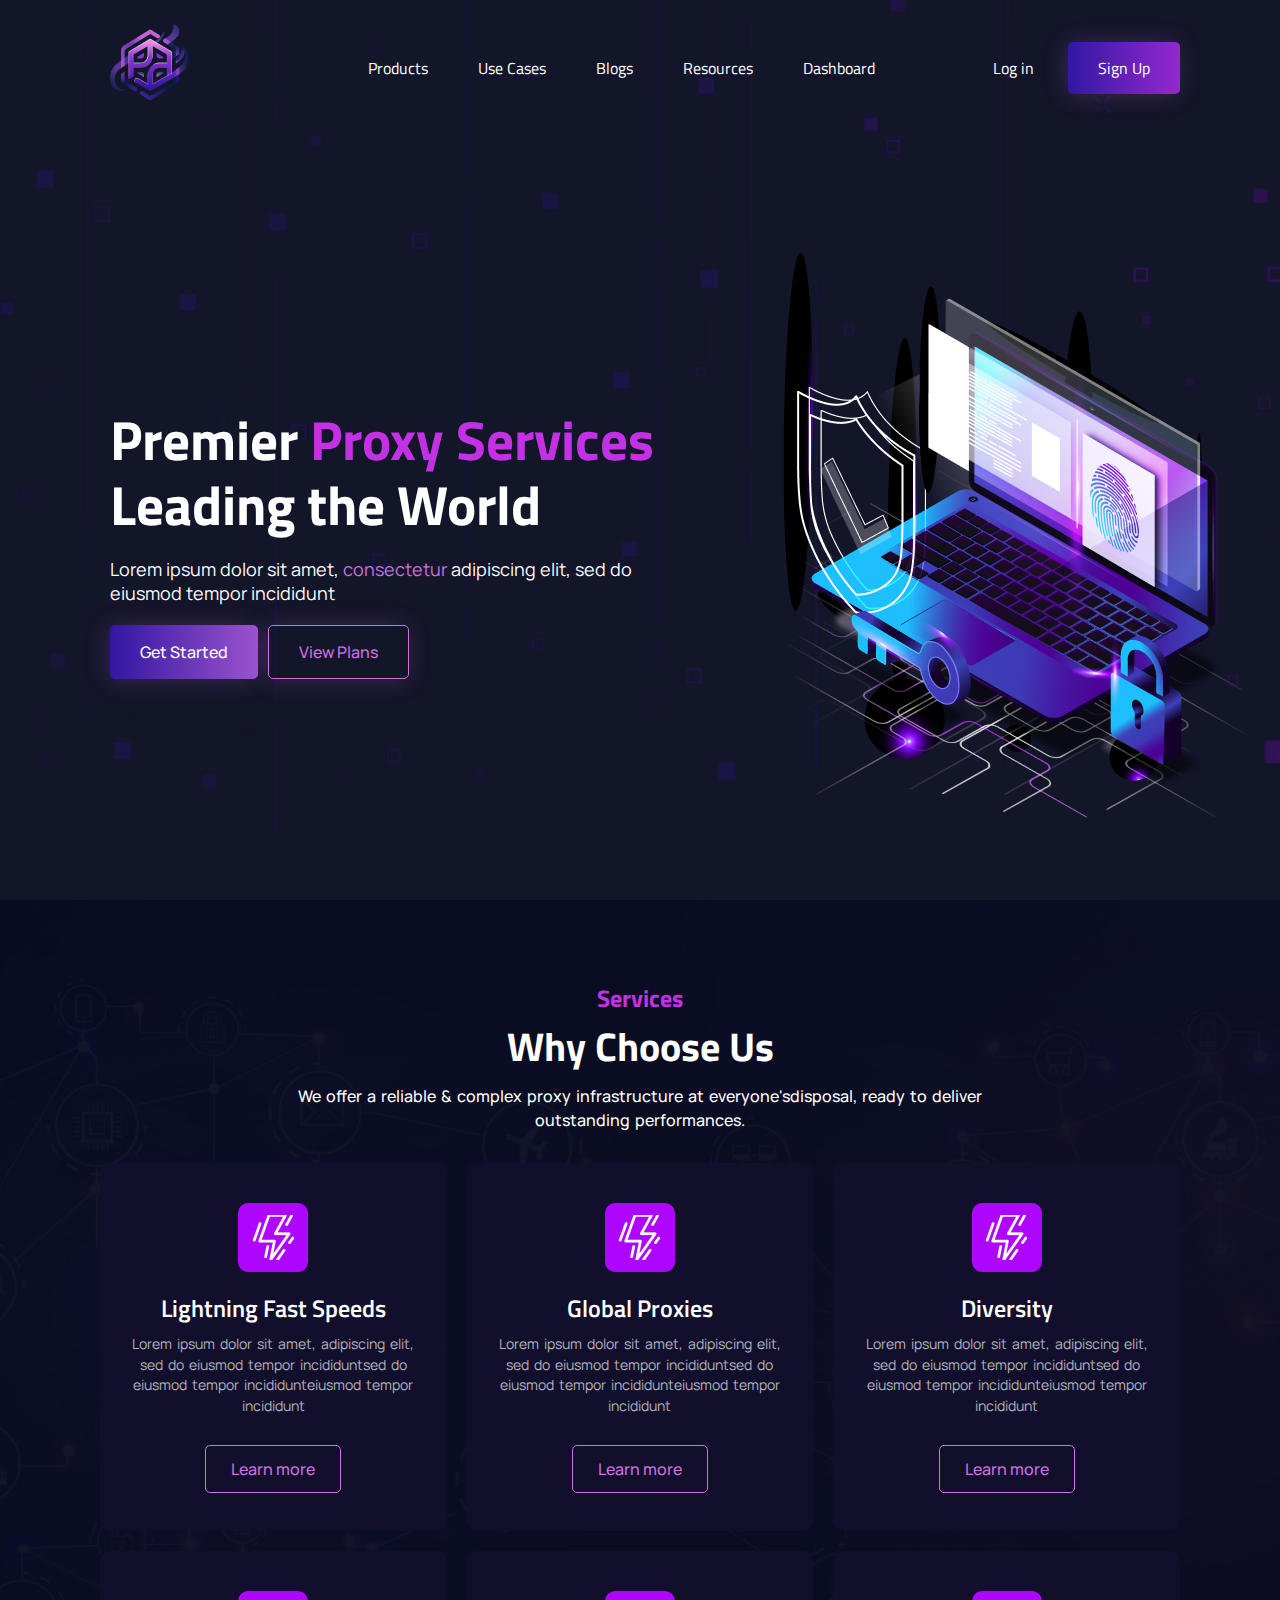
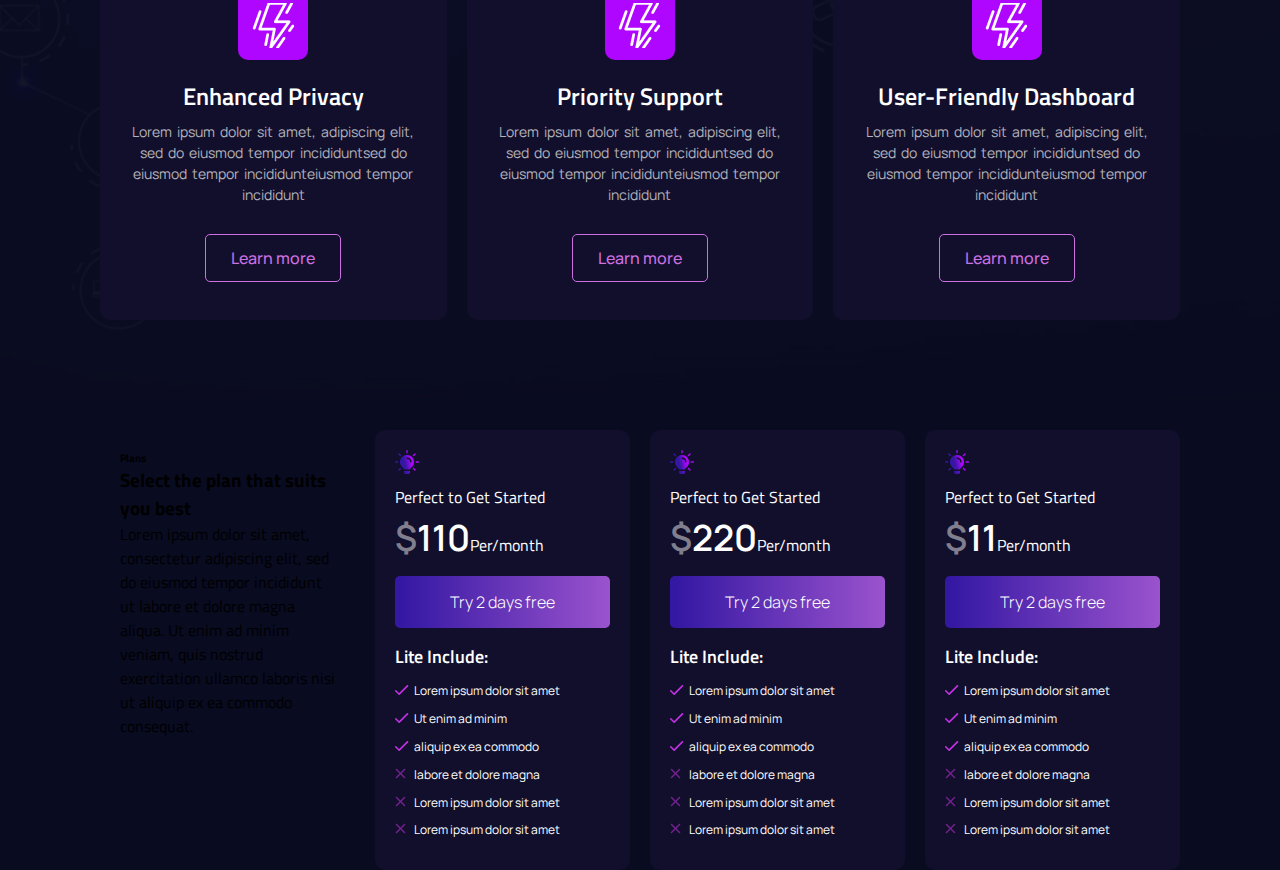
==== index.html @ 7b34c524 "Landing Page inprogress" ====
<!DOCTYPE html>
<html lang="en">

<head>
    <meta charset="UTF-8">
    <meta name="viewport" content="width=device-width, initial-scale=1.0">
    <link rel="stylesheet" href="style.css">
    <title>Proxy Site</title>
</head>

<body>
    <!-- Header Section Start -->
    <div class="header-container">
        <!-- navbar -->
        <div class="navbar-container">
            <div class="logo-conatiner">
                <img src="./assets/Logo.png" alt="">
            </div>
            <div class="menu-conatiner">
                <ul>
                    <li><a href="#">Products</a></li>
                    <li><a href="#">Use Cases</a></li>
                    <li><a href="#">Blogs</a></li>
                    <li><a href="#">Resources</a></li>
                    <li><a href="#">Dashboard</a></li>
                </ul>
            </div>
            <div class="login-container">
                <a href="#" class="login-a">Log in</a>
                <a href="#" class="signup-a">Sign Up</a>
            </div>
        </div>
        <!-- navbar -->
        <!-- Heri Section -->
        <div class="hero-container">
            <div class="hero-section-text-container">
                <h1>Premier <span>Proxy Services</span> Leading the World</h1>
                <p>Lorem ipsum dolor sit amet, <span>consectetur</span> adipiscing elit, sed do eiusmod tempor
                    incididunt</p>
                <div class="hero-btns-conatiner">
                    <button class="getStart-btn">Get Started</button>
                    <button class="viewPaln-btn">View Plans</button>
                </div>
            </div>
            <div class="hero-section-img-container">
                <img src="./assets/imgs/1.png" alt="">
            </div>
        </div>
        <!-- Heri Section -->
    </div>
    <!-- Header Section End -->

    <!-- Service why choose Section Start -->
    <div class="whyChooseUs-container">
        <div class="choose-ShadowImg-container">
            <h2>Services</h2>
            <h3>Why Choose Us</h3>
            <p>We offer a reliable & complex proxy infrastructure at everyone'sdisposal, ready to deliver <br>
                outstanding performances.</p>
            <div class="chooseGrids-container">
                <div class="chooseGrid-box">
                    <a href="" class="a">
                        <span class="grid-icon-span">
                            <img src="./assets/imgs/thunder.png" alt="">
                        </span>
                        <h5>Lightning Fast Speeds</h5>
                        <p>Lorem ipsum dolor sit amet, adipiscing elit, sed do eiusmod tempor incididuntsed do eiusmod
                            tempor incididunteiusmod tempor incididunt</p>
                        <a href="#" class="Learn-btn">Learn more</a>
                    </a>
                </div>
                <div class="chooseGrid-box">
                    <a href="" class="a">
                        <span class="grid-icon-span">
                            <img src="./assets/imgs/thunder.png" alt="">
                        </span>
                        <h5>Global Proxies</h5>
                        <p>Lorem ipsum dolor sit amet, adipiscing elit, sed do eiusmod tempor incididuntsed do eiusmod
                            tempor incididunteiusmod tempor incididunt</p>
                        <a href="#" class="Learn-btn">Learn more</a>
                    </a>
                </div>
                <div class="chooseGrid-box">
                    <a href="" class="a">
                        <span class="grid-icon-span">
                            <img src="./assets/imgs/thunder.png" alt="">
                        </span>
                        <h5>Diversity</h5>
                        <p>Lorem ipsum dolor sit amet, adipiscing elit, sed do eiusmod tempor incididuntsed do eiusmod
                            tempor incididunteiusmod tempor incididunt</p>
                        <a href="#" class="Learn-btn">Learn more</a>
                    </a>
                </div>
                <div class="chooseGrid-box">
                    <a href="" class="a">
                        <span class="grid-icon-span">
                            <img src="./assets/imgs/thunder.png" alt="">
                        </span>
                        <h5>Enhanced Privacy</h5>
                        <p>Lorem ipsum dolor sit amet, adipiscing elit, sed do eiusmod tempor incididuntsed do eiusmod
                            tempor incididunteiusmod tempor incididunt</p>
                        <a href="#" class="Learn-btn">Learn more</a>
                    </a>
                </div>
                <div class="chooseGrid-box">
                    <a href="" class="a">
                        <span class="grid-icon-span">
                            <img src="./assets/imgs/thunder.png" alt="">
                        </span>
                        <h5>Priority Support</h5>
                        <p>Lorem ipsum dolor sit amet, adipiscing elit, sed do eiusmod tempor incididuntsed do eiusmod
                            tempor incididunteiusmod tempor incididunt</p>
                        <a href="#" class="Learn-btn">Learn more</a>
                    </a>
                </div>
                <div class="chooseGrid-box">
                    <a href="" class="a">
                        <span class="grid-icon-span">
                            <img src="./assets/imgs/thunder.png" alt="">
                        </span>
                        <h5>User-Friendly Dashboard</h5>
                        <p>Lorem ipsum dolor sit amet, adipiscing elit, sed do eiusmod tempor incididuntsed do eiusmod
                            tempor incididunteiusmod tempor incididunt</p>
                        <a href="#" class="Learn-btn">Learn more</a>
                    </a>
                </div>
            </div>

        </div>
    </div>
    <!-- Service why choose Section End -->

    <!-- Pricing Start -->
    <div class="pruchase-container">
        <div class="pruchase-box-transparent">
            <h6>Plans</h6>
            <h3>Select the plan that suits you best</h3>
            <p>Lorem ipsum dolor sit amet, consectetur adipiscing elit, sed do eiusmod tempor incididunt ut labore et
                dolore magna aliqua. Ut enim ad minim veniam, quis nostrud exercitation ullamco laboris nisi ut aliquip
                ex ea commodo consequat.</p>
        </div>
        <div class="pruchase-box pruchase-box-hover">
            <img src="./assets/icons/fsfsfrwrrewrwerr 1.png" alt="">
            <h5>Perfect to Get Started</h5>
            <h3><span class="dollar-clr">$</span>110<span class="perMonth">Per/month</span></h3>
            <button class="try-btn">Try 2 days free</button>
            <h4>Lite Include:</h4>
            <ul>
                <li><img class="tic" src="./assets/icons/Vector.png" alt="">Lorem ipsum dolor sit amet</li>
                <li><img class="tic" src="./assets/icons/Vector.png" alt="">Ut enim ad minim </li>
                <li><img class="tic" src="./assets/icons/Vector.png" alt="">aliquip ex ea commodo</li>
                <li><img class="cross-i" src="./assets/icons/Vectors.png" alt="">labore et dolore magna </li>
                <li><img class="cross-i" src="./assets/icons/Vectors.png" alt="">Lorem ipsum dolor sit amet</li>
                <li><img class="cross-i" src="./assets/icons/Vectors.png" alt="">Lorem ipsum dolor sit amet</li>
            </ul>
        </div>
        <div class="pruchase-box pruchase-box-hover">
            <img src="./assets/icons/fsfsfrwrrewrwerr 1.png" alt="">
            <h5>Perfect to Get Started</h5>
            <h3><span class="dollar-clr">$</span>220<span class="perMonth">Per/month</span></h3>
            <button class="try-btn">Try 2 days free</button>
            <h4>Lite Include:</h4>
            <ul>
                <li><img class="tic" src="./assets/icons/Vector.png" alt="">Lorem ipsum dolor sit amet</li>
                <li><img class="tic" src="./assets/icons/Vector.png" alt="">Ut enim ad minim </li>
                <li><img class="tic" src="./assets/icons/Vector.png" alt="">aliquip ex ea commodo</li>
                <li><img class="cross-i" src="./assets/icons/Vectors.png" alt="">labore et dolore magna </li>
                <li><img class="cross-i" src="./assets/icons/Vectors.png" alt="">Lorem ipsum dolor sit amet</li>
                <li><img class="cross-i" src="./assets/icons/Vectors.png" alt="">Lorem ipsum dolor sit amet</li>
            </ul>
        </div>
        <div class="pruchase-box pruchase-box-hover">
            <img src="./assets/icons/fsfsfrwrrewrwerr 1.png" alt="">
            <h5>Perfect to Get Started</h5>
            <h3><span class="dollar-clr">$</span>11<span class="perMonth">Per/month</span></h3>
            <button class="try-btn">Try 2 days free</button>
            <h4>Lite Include:</h4>
            <ul>
                <li><img class="tic" src="./assets/icons/Vector.png" alt="">Lorem ipsum dolor sit amet</li>
                <li><img class="tic" src="./assets/icons/Vector.png" alt="">Ut enim ad minim </li>
                <li><img class="tic" src="./assets/icons/Vector.png" alt="">aliquip ex ea commodo</li>
                <li><img class="cross-i" src="./assets/icons/Vectors.png" alt="">labore et dolore magna </li>
                <li><img class="cross-i" src="./assets/icons/Vectors.png" alt="">Lorem ipsum dolor sit amet</li>
                <li><img class="cross-i" src="./assets/icons/Vectors.png" alt="">Lorem ipsum dolor sit amet</li>
            </ul>
        </div>
    </div>
    <!-- Pricing End -->


</body>

</html>
---- style.css ----
@import url('https://fonts.googleapis.com/css2?family=Manrope:wght@300;400;500;600;700;800&family=Roboto:wght@300;400;500;700&family=Titillium+Web:wght@300;400;600;700&display=swap');

:root {
    --primary: #ACFFF6;
    --secondary: #33373C;
}

* {
    margin: 0;
    padding: 0;
    box-sizing: border-box;
}

html {
    scroll-behavior: smooth;
}

body {
    font-family: 'Manrope', sans-serif;
    font-family: 'Roboto', sans-serif;
    font-family: 'Titillium Web', sans-serif;
    background-color: #090b20f5;
}

h2,
h3,
h4,
h5,
h6 {}

ul {
    list-style-type: none;
}

a {
    text-decoration: none;
}

.input:focus {
    outline: none !important;
    color: #FFFFFF;
}

.header-container {
    background-image: url('./assets/imgs/2.png');
    background-size: cover;
    background-repeat: no-repeat;
    width: 100%;
    height: 100vh;
}

.navbar-container {
    display: flex;
    justify-content: space-between;
    align-items: center;
    padding: 0px 100px;
    margin: auto;
    height: 15vh;
}

.hero-container {
    display: flex;
    justify-content: space-between;
    align-items: center;
    width: 100%;
    margin: auto;
    padding: 50px 20px 0px 110px;
    height: 85vh;

}

.logo-conatiner {}

.menu-conatiner {}

.menu-conatiner ul {
    display: flex;
}

.menu-conatiner ul li a {
    margin-left: 50px;
    color: #FFFFFF;
    font-size: 16px;
}


.login-a {
    color: #FFF;
    font-size: 16px;
    margin-right: 30px;
}

.signup-a {
    color: #FFF;
    text-align: center;
    font-size: 16px;
    padding: 14px 30px;
    border-radius: 5px;
    background: linear-gradient(90deg, #3418A3 2.53%, #C331E4 148.02%);
    box-shadow: -2px 1px 23px 0px rgba(205, 112, 226, 0.22);
}

.hero-section-text-container {
    width: 50%;
}

.hero-section-text-container h1 {
    color: #FFF;
    font-family: Titillium Web;
    font-size: 55px;
    font-style: normal;
    font-weight: 700;
    line-height: 65px;
}

.hero-section-text-container span {
    color: #C331E4;
    font-family: Titillium Web;
    font-size: 55px;
    font-style: normal;
    font-weight: 700;
}

.hero-section-text-container p {
    color: #FFF;
    font-family: Manrope;
    font-size: 18px;
    font-weight: 400;
    padding: 20px 0px;
}

.hero-section-text-container p span {
    color: #CD70E2;
    font-family: Manrope;
    font-size: 18px;
    font-weight: 400;
}

.hero-section-img-container {
    /* background-image: url('./assets/imgs/4.png'); */
    /* background-size: contain; */
    /* background-repeat: no-repeat; */
    width: 50%;
    /* height: 100%; */
}

.hero-section-img-container img {}

.hero-btns-conatiner {
    display: flex;
}

.getStart-btn {
    border-radius: 5px;
    border: none;
    background: linear-gradient(90deg, #3418A3 2.53%, #CD70E2 148.02%);
    box-shadow: -2px 1px 23px 0px rgba(205, 112, 226, 0.22);
    margin-right: 10px;
    padding: 15px 30px;
    color: #FFF;
    text-align: center;
    font-family: Manrope;
    font-size: 16px;
    font-weight: 500;
    cursor: pointer;
}

.viewPaln-btn {
    border-radius: 5px;
    border: 1px solid #CD70E2;
    box-shadow: -2px 1px 23px 0px rgba(205, 112, 226, 0.22);
    background-color: transparent;
    padding: 15px 30px;
    color: #CD70E2;
    text-align: center;
    font-family: Manrope;
    font-size: 16px;
    font-weight: 500;
    cursor: pointer;
}

/* WHY CHOOSE US START */
.whyChooseUs-container {
    background-image: url('./assets/imgs/13.png');
    background-size: cover;
    background-repeat: no-repeat;
    width: 100%;
}

.choose-ShadowImg-container {
    padding: 80px 0px;
    background: #090b20f5;
}

.whyChooseUs-container h2 {
    color: #C331E4;
    text-align: center;
    font-family: Titillium Web;
    font-size: 24px;
    font-style: normal;
    font-weight: 700;
}

.whyChooseUs-container h3 {
    color: #FFF;
    text-align: center;
    font-family: Titillium Web;
    font-size: 40px;
    font-weight: 700;
}

.whyChooseUs-container p {
    color: #FFF;
    text-align: center;
    font-family: Manrope;
    font-size: 16px;
    font-style: normal;
    margin-top: 8px;
    word-spacing: 2px;
    font-weight: 500;
    line-height: 149.187%;
}

.chooseGrids-container {
    display: grid;
    grid-template-columns: repeat(3, 1fr);
    grid-column-gap: 20px;
    grid-row-gap: 20px;
    padding: 30px 100px 0px 100px;
}

.chooseGrid-box {
    text-align: center;
    border-radius: 10px;
    background: #120F2C;
    padding: 40px 20px 50px 20px;
    transition: 0.5s ease;
}

.chooseGrid-box:hover {
    border-radius: 5px;
    background: linear-gradient(90deg, #3418A3 2.53%, #CD70E2 148.02%);
    transition: 0.5s ease-in-out;
}

.chooseGrid-box:hover .Learn-btn {
    border: 1px solid #FFFFFF;
    color: #FFFFFF;
}

.chooseGrid-box .a {}

.grid-icon-span {
    display: flex;
    justify-content: center;
    align-items: center;
    margin: auto;
    width: 70px;
    padding: 12px 12px;
    border-radius: 10px;
    background: #AF06FF;
}

.grid-icon-span img {}

.chooseGrid-box h5 {
    color: #FFF;
    text-align: center;
    font-family: Titillium Web;
    font-size: 24px;
    font-style: normal;
    font-weight: 600;
    margin-top: 18px;
}

.chooseGrid-box p {
    color: rgba(255, 255, 255, 0.69);
    text-align: center;
    font-family: Manrope;
    font-size: 14px;
    padding: 0px 10px 40px 10px;
    font-style: normal;
    font-weight: 400;
}

.Learn-btn {
    border-radius: 5px;
    border: 1px solid #CD70E2;
    background-color: transparent;
    padding: 12px 25px;
    color: #CD70E2;
    text-align: center;
    font-family: Manrope;
    font-size: 16px;
    font-weight: 500;
    cursor: pointer;
    transition: 0.5s ease-in-out;
}

/* WHY CHOOSE US END */

/* Purchase END */
.pruchase-container {
    display: grid;
    grid-template-columns: repeat(4, 1fr);
    grid-column-gap: 20px;
    grid-row-gap: 20px;
    padding: 30px 100px 0px 100px;
    background-color: rgba(9, 11, 32, 0.96);
}


.pruchase-box {
    padding: 20px;
    background-color: #120F2C;
    border-radius: 10px;
}
.pruchase-box-transparent{
    padding: 20px;
    border-radius: 10px;
}

.pruchase-box-transparent h6{}
.pruchase-box-transparent h3{}
.pruchase-box-transparent p{}




.pruchase-box:hover {
    background: linear-gradient(90deg, #3418A3 2.53%, #CD70E2 148.02%);
}

.pruchase-box:hover .try-btn {
    background: #120F2C !important;
}

.pruchase-box img {}

.pruchase-box h5 {
    color: #FFF;
    font-family: Titillium Web;
    font-size: 16px;
    font-style: normal;
    font-weight: 400;
    line-height: 98.6%;
    padding: 10px 0px 15px 0px;
}

.pruchase-box h3 {
    color: #FFF;
    font-family: Manrope;
    font-size: 36px;
    font-style: normal;
    font-weight: 600;
    line-height: 98.6%;
    padding-bottom: 20px;
}

.dollar-clr {
    color: rgba(255, 255, 255, 0.48);
    font-family: Manrope;
    font-size: 36px;
    font-style: normal;
    font-weight: 600;
    line-height: 98.6%;
}

.perMonth {
    color: #FFF;
    text-align: center;
    font-family: Titillium Web;
    font-size: 16px;
    font-style: normal;
    font-weight: 400;
    line-height: 98.6%;
}

.try-btn {
    border-radius: 5px;
    border: none;
    background: linear-gradient(90deg, #3418A3 2.53%, #CD70E2 148.02%);
    margin-right: 10px;
    padding: 15px 15px;
    width: 100%;
    color: #FFF;
    font-family: Manrope;
    font-size: 16px;
    font-style: normal;
    font-weight: 300;
    line-height: normal;
    cursor: pointer;
    transition: 0.5s ease-in-out;
}

.pruchase-box h4 {
    color: #FFF;
    font-family: Titillium Web;
    font-size: 18px;
    font-style: normal;
    font-weight: 600;
    line-height: 98.6%;
    margin-bottom: 8px;
    padding: 20px 0px 10px 0px;
}

.pruchase-box ul li {
    color: #FFF;
    font-family: Manrope;
    font-size: 12px;
    font-style: normal;
    font-weight: 400;
    line-height: 132.1%;
    margin-bottom: 12px;
}

.pruchase-box ul li .tic {
    margin-right: 5px;
}

.pruchase-box ul li .cross-i {
    margin-right: 8px;
}

/* Purchase END */
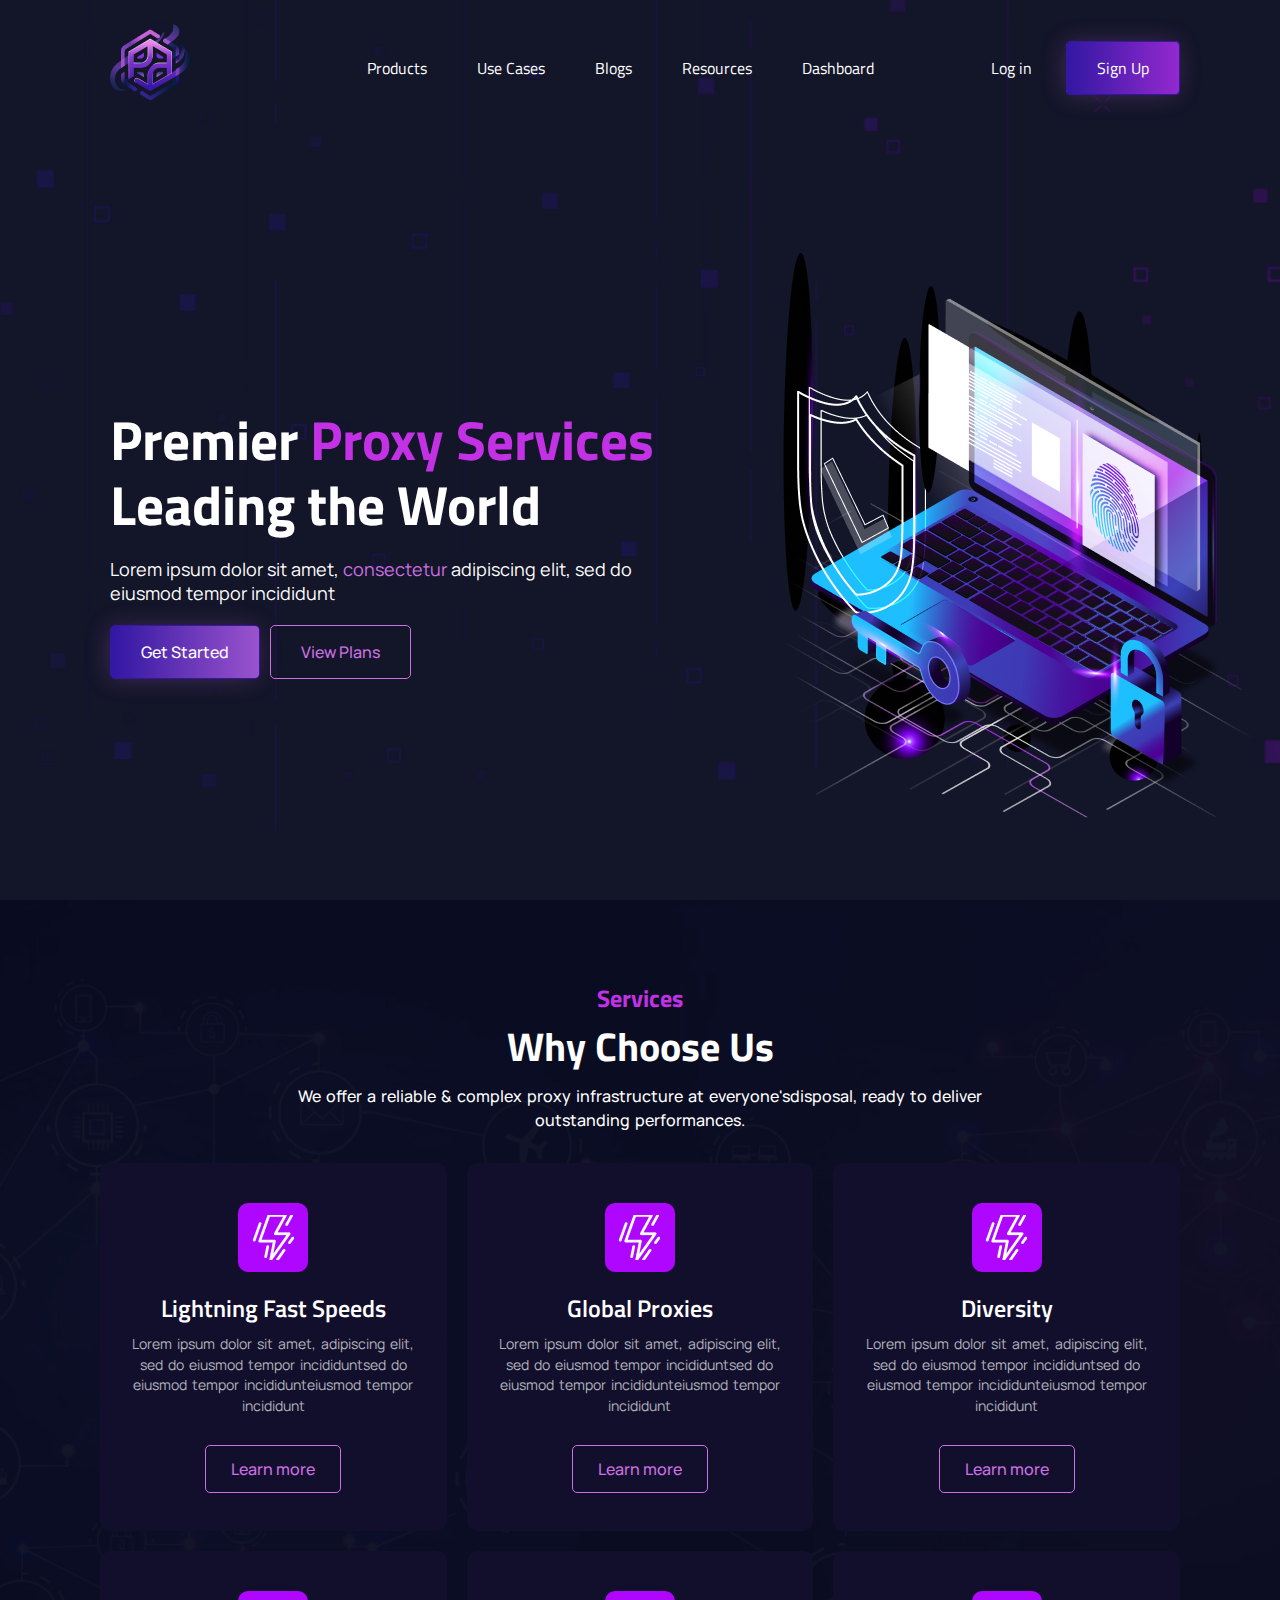
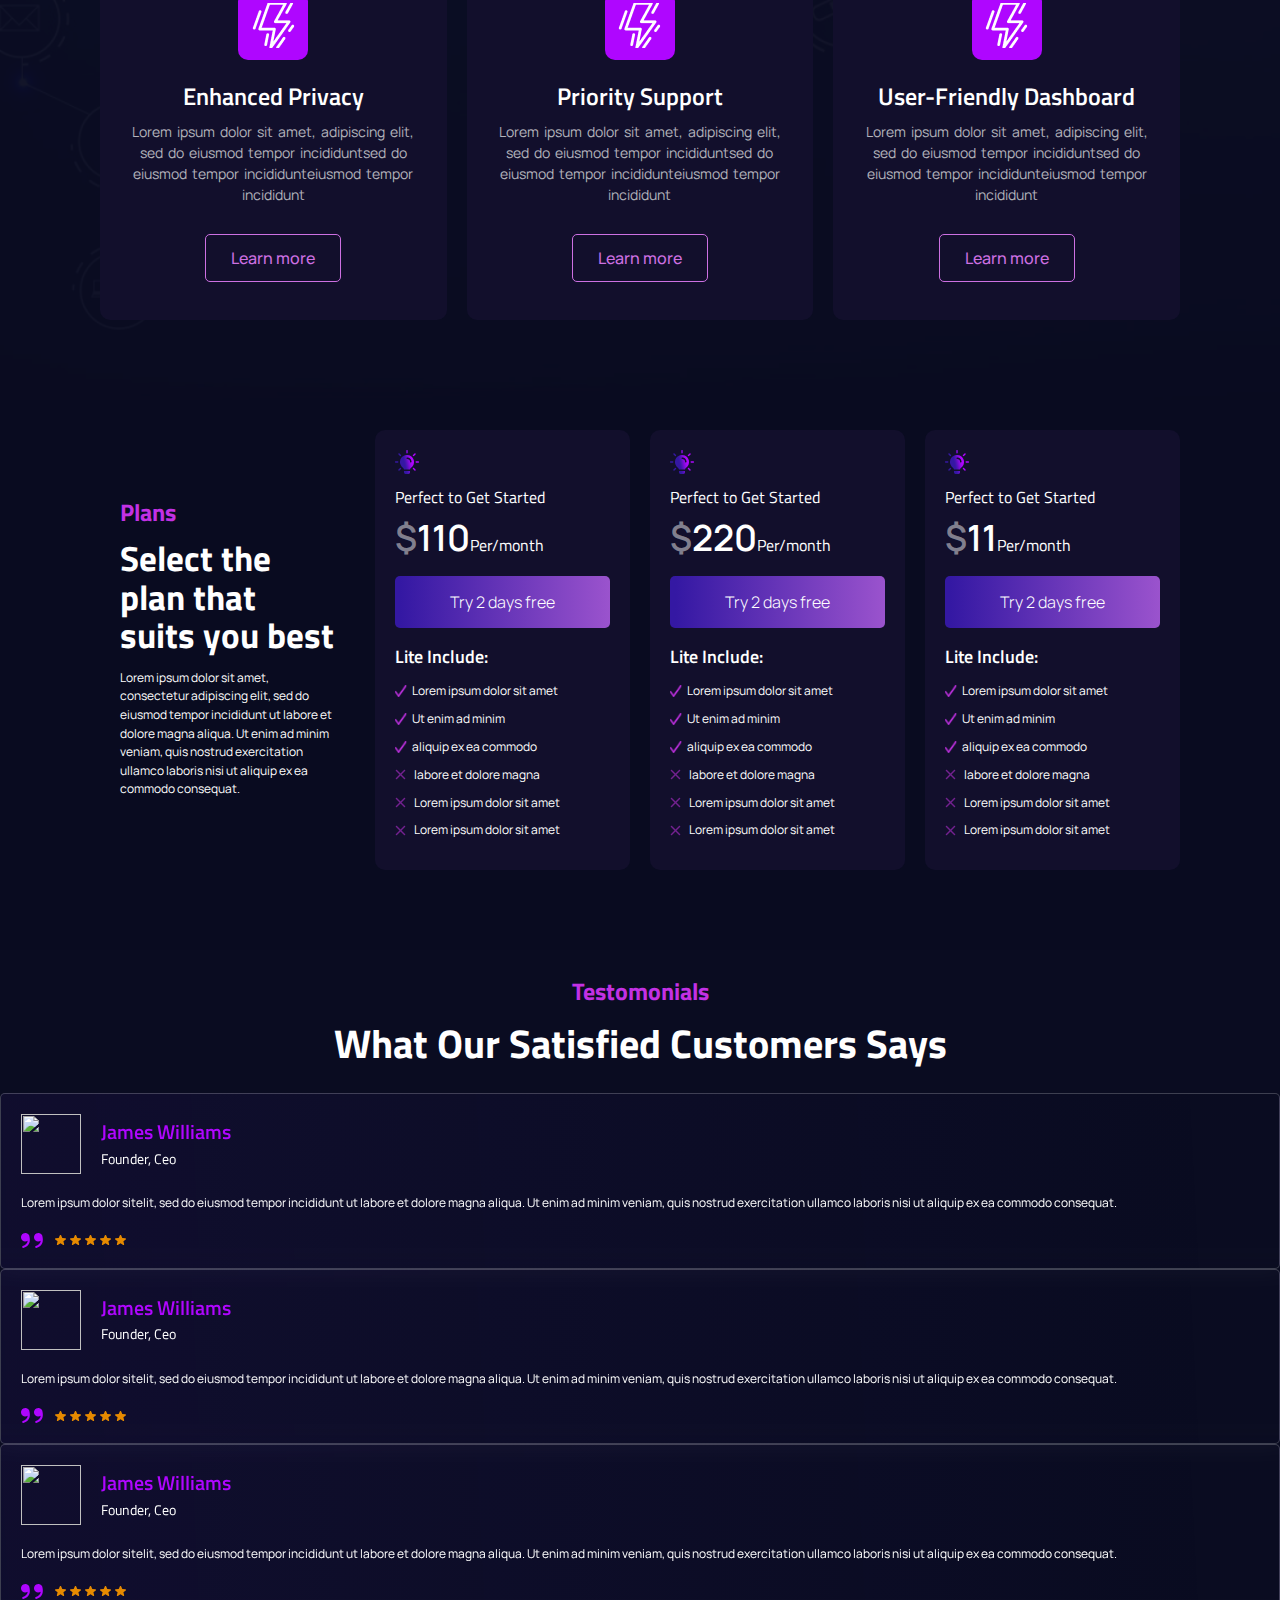
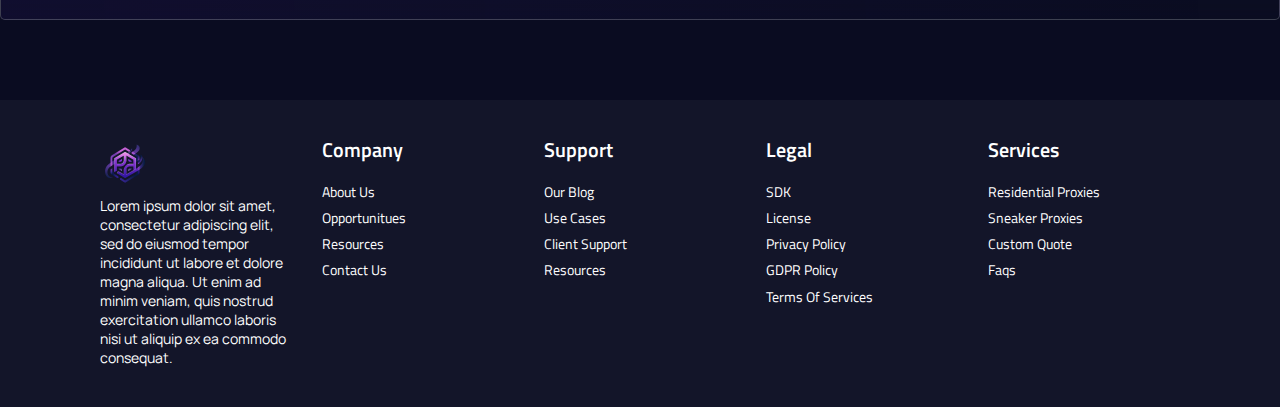
==== commit 0009193d: "responsiveness done" ====
--- a/index.html
+++ b/index.html
@@ -4,6 +4,14 @@
 <head>
     <meta charset="UTF-8">
     <meta name="viewport" content="width=device-width, initial-scale=1.0">
+    <!--=============== REMIXICONS ===============-->
+    <link rel="stylesheet" href="https://cdnjs.cloudflare.com/ajax/libs/remixicon/3.5.0/remixicon.css" crossorigin="">
+
+    <!--=============== SWIPER CSS ===============-->
+    <link rel="stylesheet" href="assets/css/swiper-bundle.min.css">
+
+    <!--=============== CSS ===============-->
+    <link rel="stylesheet" href="assets/css/styles.css">
     <link rel="stylesheet" href="style.css">
     <title>Proxy Site</title>
 </head>
@@ -17,6 +25,17 @@
                 <img src="./assets/Logo.png" alt="">
             </div>
             <div class="menu-conatiner">
+                <div class="menu-logo-box">
+                    <img src="./assets/Logo.png" alt="">
+
+                    <svg class="cross-svg" width="30" height="30" viewBox="0 0 20 20" fill="none" onclick="closeMenu()">
+                        <path
+                            d="M10 0C15.5228 0 20 4.47715 20 10C20 15.5228 15.5228 20 10 20C4.47715 20 0 15.5228 0 10C0 4.47715 4.47715 0 10 0ZM10 2C5.58172 2 2 5.58172 2 10C2 14.4183 5.58172 18 10 18C14.4183 18 18 14.4183 18 10C18 5.58172 14.4183 2 10 2ZM7.87874 6.46443L10 8.5857L12.1213 6.46441C12.5118 6.07388 13.145 6.07388 13.5355 6.46441C13.926 6.85493 13.926 7.4881 13.5355 7.87862L11.4142 9.9999L13.5356 12.1213C13.9261 12.5118 13.9261 13.145 13.5356 13.5355C13.1451 13.926 12.5119 13.926 12.1214 13.5355L10 11.4141L7.87864 13.5355C7.48812 13.926 6.85496 13.926 6.46443 13.5355C6.07391 13.145 6.07391 12.5118 6.46443 12.1213L8.5858 9.9999L6.46452 7.87864C6.074 7.48812 6.074 6.85496 6.46452 6.46443C6.85505 6.07391 7.48821 6.07391 7.87874 6.46443Z"
+                            fill="white" />
+                    </svg>
+
+
+                </div>
                 <ul>
                     <li><a href="#">Products</a></li>
                     <li><a href="#">Use Cases</a></li>
@@ -29,6 +48,17 @@
                 <a href="#" class="login-a">Log in</a>
                 <a href="#" class="signup-a">Sign Up</a>
             </div>
+
+            <div class="header__action" onclick="toggleMenu()">
+                <div class="sidebar__menu">
+                    <div class="sidebar-toggle-btn" id="sidebar-toggle">
+                        <span class="line"></span>
+                        <span class="line"></span>
+                        <span class="line"></span>
+                    </div>
+                </div>
+            </div>
+
         </div>
         <!-- navbar -->
         <!-- Heri Section -->
@@ -187,7 +217,255 @@
     </div>
     <!-- Pricing End -->
 
-
+    <section class="container">
+        <div class="container-shadow">
+            <div class="card__container swiper">
+                <div class="card__content">
+                    <h2>Testomonials</h2>
+                    <h3>What Our Satisfied Customers Says</h3>
+                    <div class="swiper-wrapper">
+                        <article class="card__articles swiper-slide">
+                            <div class="test-img-box">
+                                <img src="./assets/imgs/Ellipse.png" alt="">
+                                <span>
+                                    <h5>James Williams</h5>
+                                    <p>Founder, Ceo</p>
+                                </span>
+                            </div>
+                            <p>Lorem ipsum dolor sitelit, sed do eiusmod tempor incididunt ut labore et dolore magna
+                                aliqua. Ut enim ad minim veniam, quis nostrud exercitation ullamco laboris nisi ut
+                                aliquip ex ea commodo consequat.</p>
+                            <div class="test-star-box">
+                                <span class="test-star-span">
+                                    <svg xmlns="http://www.w3.org/2000/svg" width="9" height="15" viewBox="0 0 9 15"
+                                        fill="none">
+                                        <path
+                                            d="M6.64589 7.86964C5.86892 8.38113 4.94669 8.6261 4.0183 8.56759C3.08992 8.50907 2.20575 8.15025 1.49915 7.54524C0.792551 6.94024 0.301854 6.12186 0.101076 5.21357C-0.0997017 4.30527 0.000330027 3.35631 0.386082 2.50985C0.771834 1.66338 1.42238 0.965304 2.2396 0.520927C3.05682 0.0765505 3.99638 -0.0900288 4.91655 0.0463173C5.83673 0.182663 6.68761 0.61454 7.34086 1.2768C7.9941 1.93906 8.41427 2.79579 8.53798 3.71775C8.92927 5.63986 9.08149 7.95004 8.31608 10.0415C7.49492 12.282 5.67465 14.1194 2.41467 14.9728C2.14301 15.0352 1.85772 14.9893 1.61929 14.845C1.38086 14.7006 1.20805 14.469 1.1375 14.1993C1.06694 13.9297 1.1042 13.6431 1.24136 13.4005C1.37852 13.1578 1.60481 12.9781 1.87223 12.8995C4.50937 12.2091 5.74218 10.8305 6.30285 9.30398C6.46901 8.84838 6.58157 8.36705 6.64589 7.86964Z"
+                                            fill="#AF06FF" />
+                                    </svg>
+                                    <svg xmlns="http://www.w3.org/2000/svg" width="9" height="15" viewBox="0 0 9 15"
+                                        fill="none">
+                                        <path
+                                            d="M6.64589 7.86964C5.86892 8.38113 4.94669 8.6261 4.0183 8.56759C3.08992 8.50907 2.20575 8.15025 1.49915 7.54524C0.792551 6.94024 0.301854 6.12186 0.101076 5.21357C-0.0997017 4.30527 0.000330027 3.35631 0.386082 2.50985C0.771834 1.66338 1.42238 0.965304 2.2396 0.520927C3.05682 0.0765505 3.99638 -0.0900288 4.91655 0.0463173C5.83673 0.182663 6.68761 0.61454 7.34086 1.2768C7.9941 1.93906 8.41427 2.79579 8.53798 3.71775C8.92927 5.63986 9.08149 7.95004 8.31608 10.0415C7.49492 12.282 5.67465 14.1194 2.41467 14.9728C2.14301 15.0352 1.85772 14.9893 1.61929 14.845C1.38086 14.7006 1.20805 14.469 1.1375 14.1993C1.06694 13.9297 1.1042 13.6431 1.24136 13.4005C1.37852 13.1578 1.60481 12.9781 1.87223 12.8995C4.50937 12.2091 5.74218 10.8305 6.30285 9.30398C6.46901 8.84838 6.58157 8.36705 6.64589 7.86964Z"
+                                            fill="#AF06FF" />
+                                    </svg>
+                                </span>
+                                <span class="test-star-span">
+                                    <svg xmlns="http://www.w3.org/2000/svg" width="11" height="10" viewBox="0 0 11 10"
+                                        fill="none">
+                                        <path
+                                            d="M5.5 8.3747L8.16742 9.90932C8.65591 10.1906 9.25367 9.77481 9.12512 9.24901L8.41809 6.36318L10.777 4.41892C11.2076 4.0643 10.9762 3.39176 10.4106 3.34896L7.30613 3.09829L6.09133 0.371428C5.8728 -0.123809 5.1272 -0.123809 4.90867 0.371428L3.69387 3.09217L0.589376 3.34285C0.0237545 3.38565 -0.207636 4.05819 0.223007 4.4128L2.58191 6.35707L1.87488 9.24289C1.74633 9.7687 2.34409 10.1845 2.83258 9.90321L5.5 8.3747Z"
+                                            fill="#E68A00" />
+                                    </svg>
+                                    <svg xmlns="http://www.w3.org/2000/svg" width="11" height="10" viewBox="0 0 11 10"
+                                        fill="none">
+                                        <path
+                                            d="M5.5 8.3747L8.16742 9.90932C8.65591 10.1906 9.25367 9.77481 9.12512 9.24901L8.41809 6.36318L10.777 4.41892C11.2076 4.0643 10.9762 3.39176 10.4106 3.34896L7.30613 3.09829L6.09133 0.371428C5.8728 -0.123809 5.1272 -0.123809 4.90867 0.371428L3.69387 3.09217L0.589376 3.34285C0.0237545 3.38565 -0.207636 4.05819 0.223007 4.4128L2.58191 6.35707L1.87488 9.24289C1.74633 9.7687 2.34409 10.1845 2.83258 9.90321L5.5 8.3747Z"
+                                            fill="#E68A00" />
+                                    </svg>
+                                    <svg xmlns="http://www.w3.org/2000/svg" width="11" height="10" viewBox="0 0 11 10"
+                                        fill="none">
+                                        <path
+                                            d="M5.5 8.3747L8.16742 9.90932C8.65591 10.1906 9.25367 9.77481 9.12512 9.24901L8.41809 6.36318L10.777 4.41892C11.2076 4.0643 10.9762 3.39176 10.4106 3.34896L7.30613 3.09829L6.09133 0.371428C5.8728 -0.123809 5.1272 -0.123809 4.90867 0.371428L3.69387 3.09217L0.589376 3.34285C0.0237545 3.38565 -0.207636 4.05819 0.223007 4.4128L2.58191 6.35707L1.87488 9.24289C1.74633 9.7687 2.34409 10.1845 2.83258 9.90321L5.5 8.3747Z"
+                                            fill="#E68A00" />
+                                    </svg>
+                                    <svg xmlns="http://www.w3.org/2000/svg" width="11" height="10" viewBox="0 0 11 10"
+                                        fill="none">
+                                        <path
+                                            d="M5.5 8.3747L8.16742 9.90932C8.65591 10.1906 9.25367 9.77481 9.12512 9.24901L8.41809 6.36318L10.777 4.41892C11.2076 4.0643 10.9762 3.39176 10.4106 3.34896L7.30613 3.09829L6.09133 0.371428C5.8728 -0.123809 5.1272 -0.123809 4.90867 0.371428L3.69387 3.09217L0.589376 3.34285C0.0237545 3.38565 -0.207636 4.05819 0.223007 4.4128L2.58191 6.35707L1.87488 9.24289C1.74633 9.7687 2.34409 10.1845 2.83258 9.90321L5.5 8.3747Z"
+                                            fill="#E68A00" />
+                                    </svg>
+                                    <svg xmlns="http://www.w3.org/2000/svg" width="11" height="10" viewBox="0 0 11 10"
+                                        fill="none">
+                                        <path
+                                            d="M5.5 8.3747L8.16742 9.90932C8.65591 10.1906 9.25367 9.77481 9.12512 9.24901L8.41809 6.36318L10.777 4.41892C11.2076 4.0643 10.9762 3.39176 10.4106 3.34896L7.30613 3.09829L6.09133 0.371428C5.8728 -0.123809 5.1272 -0.123809 4.90867 0.371428L3.69387 3.09217L0.589376 3.34285C0.0237545 3.38565 -0.207636 4.05819 0.223007 4.4128L2.58191 6.35707L1.87488 9.24289C1.74633 9.7687 2.34409 10.1845 2.83258 9.90321L5.5 8.3747Z"
+                                            fill="#E68A00" />
+                                    </svg>
+                                </span>
+                            </div>
+                        </article>
+                        <article class="card__articles swiper-slide">
+                            <div class="test-img-box">
+                                <img src="./assets/imgs/Ellipse2.png" alt="">
+                                <span>
+                                    <h5>James Williams</h5>
+                                    <p>Founder, Ceo</p>
+                                </span>
+                            </div>
+                            <p>Lorem ipsum dolor sitelit, sed do eiusmod tempor incididunt ut labore et dolore magna
+                                aliqua. Ut enim ad minim veniam, quis nostrud exercitation ullamco laboris nisi ut
+                                aliquip ex ea commodo consequat.</p>
+                            <div class="test-star-box">
+                                <span class="test-star-span">
+                                    <svg xmlns="http://www.w3.org/2000/svg" width="9" height="15" viewBox="0 0 9 15"
+                                        fill="none">
+                                        <path
+                                            d="M6.64589 7.86964C5.86892 8.38113 4.94669 8.6261 4.0183 8.56759C3.08992 8.50907 2.20575 8.15025 1.49915 7.54524C0.792551 6.94024 0.301854 6.12186 0.101076 5.21357C-0.0997017 4.30527 0.000330027 3.35631 0.386082 2.50985C0.771834 1.66338 1.42238 0.965304 2.2396 0.520927C3.05682 0.0765505 3.99638 -0.0900288 4.91655 0.0463173C5.83673 0.182663 6.68761 0.61454 7.34086 1.2768C7.9941 1.93906 8.41427 2.79579 8.53798 3.71775C8.92927 5.63986 9.08149 7.95004 8.31608 10.0415C7.49492 12.282 5.67465 14.1194 2.41467 14.9728C2.14301 15.0352 1.85772 14.9893 1.61929 14.845C1.38086 14.7006 1.20805 14.469 1.1375 14.1993C1.06694 13.9297 1.1042 13.6431 1.24136 13.4005C1.37852 13.1578 1.60481 12.9781 1.87223 12.8995C4.50937 12.2091 5.74218 10.8305 6.30285 9.30398C6.46901 8.84838 6.58157 8.36705 6.64589 7.86964Z"
+                                            fill="#AF06FF" />
+                                    </svg>
+                                    <svg xmlns="http://www.w3.org/2000/svg" width="9" height="15" viewBox="0 0 9 15"
+                                        fill="none">
+                                        <path
+                                            d="M6.64589 7.86964C5.86892 8.38113 4.94669 8.6261 4.0183 8.56759C3.08992 8.50907 2.20575 8.15025 1.49915 7.54524C0.792551 6.94024 0.301854 6.12186 0.101076 5.21357C-0.0997017 4.30527 0.000330027 3.35631 0.386082 2.50985C0.771834 1.66338 1.42238 0.965304 2.2396 0.520927C3.05682 0.0765505 3.99638 -0.0900288 4.91655 0.0463173C5.83673 0.182663 6.68761 0.61454 7.34086 1.2768C7.9941 1.93906 8.41427 2.79579 8.53798 3.71775C8.92927 5.63986 9.08149 7.95004 8.31608 10.0415C7.49492 12.282 5.67465 14.1194 2.41467 14.9728C2.14301 15.0352 1.85772 14.9893 1.61929 14.845C1.38086 14.7006 1.20805 14.469 1.1375 14.1993C1.06694 13.9297 1.1042 13.6431 1.24136 13.4005C1.37852 13.1578 1.60481 12.9781 1.87223 12.8995C4.50937 12.2091 5.74218 10.8305 6.30285 9.30398C6.46901 8.84838 6.58157 8.36705 6.64589 7.86964Z"
+                                            fill="#AF06FF" />
+                                    </svg>
+                                </span>
+                                <span class="test-star-span">
+                                    <svg xmlns="http://www.w3.org/2000/svg" width="11" height="10" viewBox="0 0 11 10"
+                                        fill="none">
+                                        <path
+                                            d="M5.5 8.3747L8.16742 9.90932C8.65591 10.1906 9.25367 9.77481 9.12512 9.24901L8.41809 6.36318L10.777 4.41892C11.2076 4.0643 10.9762 3.39176 10.4106 3.34896L7.30613 3.09829L6.09133 0.371428C5.8728 -0.123809 5.1272 -0.123809 4.90867 0.371428L3.69387 3.09217L0.589376 3.34285C0.0237545 3.38565 -0.207636 4.05819 0.223007 4.4128L2.58191 6.35707L1.87488 9.24289C1.74633 9.7687 2.34409 10.1845 2.83258 9.90321L5.5 8.3747Z"
+                                            fill="#E68A00" />
+                                    </svg>
+                                    <svg xmlns="http://www.w3.org/2000/svg" width="11" height="10" viewBox="0 0 11 10"
+                                        fill="none">
+                                        <path
+                                            d="M5.5 8.3747L8.16742 9.90932C8.65591 10.1906 9.25367 9.77481 9.12512 9.24901L8.41809 6.36318L10.777 4.41892C11.2076 4.0643 10.9762 3.39176 10.4106 3.34896L7.30613 3.09829L6.09133 0.371428C5.8728 -0.123809 5.1272 -0.123809 4.90867 0.371428L3.69387 3.09217L0.589376 3.34285C0.0237545 3.38565 -0.207636 4.05819 0.223007 4.4128L2.58191 6.35707L1.87488 9.24289C1.74633 9.7687 2.34409 10.1845 2.83258 9.90321L5.5 8.3747Z"
+                                            fill="#E68A00" />
+                                    </svg>
+                                    <svg xmlns="http://www.w3.org/2000/svg" width="11" height="10" viewBox="0 0 11 10"
+                                        fill="none">
+                                        <path
+                                            d="M5.5 8.3747L8.16742 9.90932C8.65591 10.1906 9.25367 9.77481 9.12512 9.24901L8.41809 6.36318L10.777 4.41892C11.2076 4.0643 10.9762 3.39176 10.4106 3.34896L7.30613 3.09829L6.09133 0.371428C5.8728 -0.123809 5.1272 -0.123809 4.90867 0.371428L3.69387 3.09217L0.589376 3.34285C0.0237545 3.38565 -0.207636 4.05819 0.223007 4.4128L2.58191 6.35707L1.87488 9.24289C1.74633 9.7687 2.34409 10.1845 2.83258 9.90321L5.5 8.3747Z"
+                                            fill="#E68A00" />
+                                    </svg>
+                                    <svg xmlns="http://www.w3.org/2000/svg" width="11" height="10" viewBox="0 0 11 10"
+                                        fill="none">
+                                        <path
+                                            d="M5.5 8.3747L8.16742 9.90932C8.65591 10.1906 9.25367 9.77481 9.12512 9.24901L8.41809 6.36318L10.777 4.41892C11.2076 4.0643 10.9762 3.39176 10.4106 3.34896L7.30613 3.09829L6.09133 0.371428C5.8728 -0.123809 5.1272 -0.123809 4.90867 0.371428L3.69387 3.09217L0.589376 3.34285C0.0237545 3.38565 -0.207636 4.05819 0.223007 4.4128L2.58191 6.35707L1.87488 9.24289C1.74633 9.7687 2.34409 10.1845 2.83258 9.90321L5.5 8.3747Z"
+                                            fill="#E68A00" />
+                                    </svg>
+                                    <svg xmlns="http://www.w3.org/2000/svg" width="11" height="10" viewBox="0 0 11 10"
+                                        fill="none">
+                                        <path
+                                            d="M5.5 8.3747L8.16742 9.90932C8.65591 10.1906 9.25367 9.77481 9.12512 9.24901L8.41809 6.36318L10.777 4.41892C11.2076 4.0643 10.9762 3.39176 10.4106 3.34896L7.30613 3.09829L6.09133 0.371428C5.8728 -0.123809 5.1272 -0.123809 4.90867 0.371428L3.69387 3.09217L0.589376 3.34285C0.0237545 3.38565 -0.207636 4.05819 0.223007 4.4128L2.58191 6.35707L1.87488 9.24289C1.74633 9.7687 2.34409 10.1845 2.83258 9.90321L5.5 8.3747Z"
+                                            fill="#E68A00" />
+                                    </svg>
+                                </span>
+                            </div>
+                        </article>
+                        <article class="card__articles swiper-slide">
+                            <div class="test-img-box">
+                                <img src="./assets/imgs/Ellipse3.png" alt="">
+                                <span>
+                                    <h5>James Williams</h5>
+                                    <p>Founder, Ceo</p>
+                                </span>
+                            </div>
+                            <p>Lorem ipsum dolor sitelit, sed do eiusmod tempor incididunt ut labore et dolore magna
+                                aliqua. Ut enim ad minim veniam, quis nostrud exercitation ullamco laboris nisi ut
+                                aliquip ex ea commodo consequat.</p>
+                            <div class="test-star-box">
+                                <span class="test-star-span">
+                                    <svg xmlns="http://www.w3.org/2000/svg" width="9" height="15" viewBox="0 0 9 15"
+                                        fill="none">
+                                        <path
+                                            d="M6.64589 7.86964C5.86892 8.38113 4.94669 8.6261 4.0183 8.56759C3.08992 8.50907 2.20575 8.15025 1.49915 7.54524C0.792551 6.94024 0.301854 6.12186 0.101076 5.21357C-0.0997017 4.30527 0.000330027 3.35631 0.386082 2.50985C0.771834 1.66338 1.42238 0.965304 2.2396 0.520927C3.05682 0.0765505 3.99638 -0.0900288 4.91655 0.0463173C5.83673 0.182663 6.68761 0.61454 7.34086 1.2768C7.9941 1.93906 8.41427 2.79579 8.53798 3.71775C8.92927 5.63986 9.08149 7.95004 8.31608 10.0415C7.49492 12.282 5.67465 14.1194 2.41467 14.9728C2.14301 15.0352 1.85772 14.9893 1.61929 14.845C1.38086 14.7006 1.20805 14.469 1.1375 14.1993C1.06694 13.9297 1.1042 13.6431 1.24136 13.4005C1.37852 13.1578 1.60481 12.9781 1.87223 12.8995C4.50937 12.2091 5.74218 10.8305 6.30285 9.30398C6.46901 8.84838 6.58157 8.36705 6.64589 7.86964Z"
+                                            fill="#AF06FF" />
+                                    </svg>
+                                    <svg xmlns="http://www.w3.org/2000/svg" width="9" height="15" viewBox="0 0 9 15"
+                                        fill="none">
+                                        <path
+                                            d="M6.64589 7.86964C5.86892 8.38113 4.94669 8.6261 4.0183 8.56759C3.08992 8.50907 2.20575 8.15025 1.49915 7.54524C0.792551 6.94024 0.301854 6.12186 0.101076 5.21357C-0.0997017 4.30527 0.000330027 3.35631 0.386082 2.50985C0.771834 1.66338 1.42238 0.965304 2.2396 0.520927C3.05682 0.0765505 3.99638 -0.0900288 4.91655 0.0463173C5.83673 0.182663 6.68761 0.61454 7.34086 1.2768C7.9941 1.93906 8.41427 2.79579 8.53798 3.71775C8.92927 5.63986 9.08149 7.95004 8.31608 10.0415C7.49492 12.282 5.67465 14.1194 2.41467 14.9728C2.14301 15.0352 1.85772 14.9893 1.61929 14.845C1.38086 14.7006 1.20805 14.469 1.1375 14.1993C1.06694 13.9297 1.1042 13.6431 1.24136 13.4005C1.37852 13.1578 1.60481 12.9781 1.87223 12.8995C4.50937 12.2091 5.74218 10.8305 6.30285 9.30398C6.46901 8.84838 6.58157 8.36705 6.64589 7.86964Z"
+                                            fill="#AF06FF" />
+                                    </svg>
+                                </span>
+                                <span class="test-star-span">
+                                    <svg xmlns="http://www.w3.org/2000/svg" width="11" height="10" viewBox="0 0 11 10"
+                                        fill="none">
+                                        <path
+                                            d="M5.5 8.3747L8.16742 9.90932C8.65591 10.1906 9.25367 9.77481 9.12512 9.24901L8.41809 6.36318L10.777 4.41892C11.2076 4.0643 10.9762 3.39176 10.4106 3.34896L7.30613 3.09829L6.09133 0.371428C5.8728 -0.123809 5.1272 -0.123809 4.90867 0.371428L3.69387 3.09217L0.589376 3.34285C0.0237545 3.38565 -0.207636 4.05819 0.223007 4.4128L2.58191 6.35707L1.87488 9.24289C1.74633 9.7687 2.34409 10.1845 2.83258 9.90321L5.5 8.3747Z"
+                                            fill="#E68A00" />
+                                    </svg>
+                                    <svg xmlns="http://www.w3.org/2000/svg" width="11" height="10" viewBox="0 0 11 10"
+                                        fill="none">
+                                        <path
+                                            d="M5.5 8.3747L8.16742 9.90932C8.65591 10.1906 9.25367 9.77481 9.12512 9.24901L8.41809 6.36318L10.777 4.41892C11.2076 4.0643 10.9762 3.39176 10.4106 3.34896L7.30613 3.09829L6.09133 0.371428C5.8728 -0.123809 5.1272 -0.123809 4.90867 0.371428L3.69387 3.09217L0.589376 3.34285C0.0237545 3.38565 -0.207636 4.05819 0.223007 4.4128L2.58191 6.35707L1.87488 9.24289C1.74633 9.7687 2.34409 10.1845 2.83258 9.90321L5.5 8.3747Z"
+                                            fill="#E68A00" />
+                                    </svg>
+                                    <svg xmlns="http://www.w3.org/2000/svg" width="11" height="10" viewBox="0 0 11 10"
+                                        fill="none">
+                                        <path
+                                            d="M5.5 8.3747L8.16742 9.90932C8.65591 10.1906 9.25367 9.77481 9.12512 9.24901L8.41809 6.36318L10.777 4.41892C11.2076 4.0643 10.9762 3.39176 10.4106 3.34896L7.30613 3.09829L6.09133 0.371428C5.8728 -0.123809 5.1272 -0.123809 4.90867 0.371428L3.69387 3.09217L0.589376 3.34285C0.0237545 3.38565 -0.207636 4.05819 0.223007 4.4128L2.58191 6.35707L1.87488 9.24289C1.74633 9.7687 2.34409 10.1845 2.83258 9.90321L5.5 8.3747Z"
+                                            fill="#E68A00" />
+                                    </svg>
+                                    <svg xmlns="http://www.w3.org/2000/svg" width="11" height="10" viewBox="0 0 11 10"
+                                        fill="none">
+                                        <path
+                                            d="M5.5 8.3747L8.16742 9.90932C8.65591 10.1906 9.25367 9.77481 9.12512 9.24901L8.41809 6.36318L10.777 4.41892C11.2076 4.0643 10.9762 3.39176 10.4106 3.34896L7.30613 3.09829L6.09133 0.371428C5.8728 -0.123809 5.1272 -0.123809 4.90867 0.371428L3.69387 3.09217L0.589376 3.34285C0.0237545 3.38565 -0.207636 4.05819 0.223007 4.4128L2.58191 6.35707L1.87488 9.24289C1.74633 9.7687 2.34409 10.1845 2.83258 9.90321L5.5 8.3747Z"
+                                            fill="#E68A00" />
+                                    </svg>
+                                    <svg xmlns="http://www.w3.org/2000/svg" width="11" height="10" viewBox="0 0 11 10"
+                                        fill="none">
+                                        <path
+                                            d="M5.5 8.3747L8.16742 9.90932C8.65591 10.1906 9.25367 9.77481 9.12512 9.24901L8.41809 6.36318L10.777 4.41892C11.2076 4.0643 10.9762 3.39176 10.4106 3.34896L7.30613 3.09829L6.09133 0.371428C5.8728 -0.123809 5.1272 -0.123809 4.90867 0.371428L3.69387 3.09217L0.589376 3.34285C0.0237545 3.38565 -0.207636 4.05819 0.223007 4.4128L2.58191 6.35707L1.87488 9.24289C1.74633 9.7687 2.34409 10.1845 2.83258 9.90321L5.5 8.3747Z"
+                                            fill="#E68A00" />
+                                    </svg>
+                                </span>
+                            </div>
+                        </article>
+                    </div>
+                </div>
+                <div class="swiper-pagination"></div>
+            </div>
+        </div>
+    </section>
+
+    <!-- Footer Start -->
+    <footer class="Footer">
+        <div class="footer-box-1">
+            <img src="./assets/Logo.png" alt="">
+            <p>Lorem ipsum dolor sit amet, consectetur adipiscing elit, sed do eiusmod tempor incididunt ut labore et
+                dolore magna aliqua. Ut enim ad minim veniam, quis nostrud exercitation ullamco laboris nisi ut aliquip
+                ex ea commodo consequat.</p>
+        </div>
+        <div class="footer-box">
+            <h5>Company</h5>
+            <ul>
+                <li><a href="#">About Us</a></li>
+                <li><a href="#">Opportunitues</a></li>
+                <li><a href="#">Resources</a></li>
+                <li><a href="#">Contact Us</a></li>
+            </ul>
+        </div>
+        <div class="footer-box">
+            <h5>Support</h5>
+            <ul>
+                <li><a href="#">Our Blog</a></li>
+                <li><a href="#">Use Cases</a></li>
+                <li><a href="#">Client Support</a></li>
+                <li><a href="#">Resources</a></li>
+            </ul>
+        </div>
+        <div class="footer-box">
+            <h5>Legal</h5>
+            <ul>
+                <li><a href="#">SDK</a></li>
+                <li><a href="#">License</a></li>
+                <li><a href="#">Privacy Policy</a></li>
+                <li><a href="#">GDPR Policy</a></li>
+                <li><a href="#">Terms Of Services</a></li>
+            </ul>
+        </div>
+        <div class="footer-box">
+            <h5>Services</h5>
+            <ul>
+                <li><a href="#">Residential Proxies</a></li>
+                <li><a href="#">Sneaker Proxies</a></li>
+                <li><a href="#">Custom Quote</a></li>
+                <li><a href="#">Faqs</a></li>
+            </ul>
+        </div>
+    </footer>
+    <!-- Footer End -->
+
+
+    <!--=============== SWIPER JS ===============-->
+    <script src="app.js"></script>
+    <script src="assets/js/swiper-bundle.min.js"></script>
+
+    <!--=============== MAIN JS ===============-->
+    <script src="assets/js/main.js"></script>
 </body>
 
 </html>--- a/style.css
+++ b/style.css
@@ -66,7 +66,6 @@
     margin: auto;
     padding: 50px 20px 0px 110px;
     height: 85vh;
-
 }
 
 .logo-conatiner {}
@@ -92,12 +91,19 @@
 
 .signup-a {
     color: #FFF;
+    border: 1px solid #3418A3;
     text-align: center;
     font-size: 16px;
     padding: 14px 30px;
     border-radius: 5px;
     background: linear-gradient(90deg, #3418A3 2.53%, #C331E4 148.02%);
     box-shadow: -2px 1px 23px 0px rgba(205, 112, 226, 0.22);
+    transition: 0.5s ease-in-out;
+}
+
+.signup-a:hover {
+    background: transparent;
+    border: 1px solid #CD70E2;
 }
 
 .hero-section-text-container {
@@ -152,7 +158,7 @@
 
 .getStart-btn {
     border-radius: 5px;
-    border: none;
+    border: 1px solid #3418A3;
     background: linear-gradient(90deg, #3418A3 2.53%, #CD70E2 148.02%);
     box-shadow: -2px 1px 23px 0px rgba(205, 112, 226, 0.22);
     margin-right: 10px;
@@ -163,12 +169,18 @@
     font-size: 16px;
     font-weight: 500;
     cursor: pointer;
+    transition: 0.5s ease-in-out;
+}
+
+.getStart-btn:hover {
+    background: transparent;
+    border: 1px solid #CD70E2;
 }
 
 .viewPaln-btn {
     border-radius: 5px;
     border: 1px solid #CD70E2;
-    box-shadow: -2px 1px 23px 0px rgba(205, 112, 226, 0.22);
+    /* box-shadow: -2px 1px 23px 0px rgba(205, 112, 226, 0.22); */
     background-color: transparent;
     padding: 15px 30px;
     color: #CD70E2;
@@ -177,6 +189,22 @@
     font-size: 16px;
     font-weight: 500;
     cursor: pointer;
+}
+
+.viewPaln-btn:hover {
+    border-radius: 5px;
+    background: linear-gradient(90deg, #3418A3 2.53%, #CD70E2 148.02%);
+    box-shadow: -2px 1px 23px 0px rgba(205, 112, 226, 0.22);
+    margin-right: 10px;
+    padding: 15px 30px;
+    color: #FFF;
+    text-align: center;
+    font-family: Manrope;
+    font-size: 16px;
+    font-weight: 500;
+    cursor: pointer;
+    border: 1px solid #3418A3;
+    transition: 0.5s ease-in-out;
 }
 
 /* WHY CHOOSE US START */
@@ -305,7 +333,7 @@
     grid-template-columns: repeat(4, 1fr);
     grid-column-gap: 20px;
     grid-row-gap: 20px;
-    padding: 30px 100px 0px 100px;
+    padding: 30px 100px 80px 100px;
     background-color: rgba(9, 11, 32, 0.96);
 }
 
@@ -315,17 +343,45 @@
     background-color: #120F2C;
     border-radius: 10px;
 }
-.pruchase-box-transparent{
+
+.pruchase-box-transparent {
     padding: 20px;
     border-radius: 10px;
-}
-
-.pruchase-box-transparent h6{}
-.pruchase-box-transparent h3{}
-.pruchase-box-transparent p{}
-
-
-
+    display: flex;
+    flex-direction: column;
+    justify-content: center;
+}
+
+.pruchase-box-transparent h6 {
+    color: #C331E4;
+    text-align: left;
+    font-family: Titillium Web;
+    font-size: 24px;
+    font-style: normal;
+    font-weight: 700;
+    line-height: 98.6%;
+    /* 23.664px */
+}
+
+.pruchase-box-transparent h3 {
+    color: #FFF;
+    font-family: Titillium Web;
+    font-size: 35px;
+    font-style: normal;
+    font-weight: 700;
+    line-height: 109.1%;
+    padding: 15px 0px;
+    /* 43.64px */
+}
+
+.pruchase-box-transparent p {
+    color: #FFF;
+    font-family: Manrope;
+    font-size: 12px;
+    font-style: normal;
+    font-weight: 400;
+    line-height: 155.1%;
+}
 
 .pruchase-box:hover {
     background: linear-gradient(90deg, #3418A3 2.53%, #CD70E2 148.02%);
@@ -405,6 +461,8 @@
 }
 
 .pruchase-box ul li {
+    display: flex;
+    align-items: center;
     color: #FFF;
     font-family: Manrope;
     font-size: 12px;
@@ -416,10 +474,387 @@
 
 .pruchase-box ul li .tic {
     margin-right: 5px;
+    width: 12px;
+    height: 12px;
 }
 
 .pruchase-box ul li .cross-i {
     margin-right: 8px;
 }
 
-/* Purchase END */+/* Purchase END */
+
+/* Footer Start */
+.Footer {
+    display: grid;
+    grid-template-columns: repeat(5, 1fr);
+    grid-column-gap: 30px;
+    grid-row-gap: 20px;
+    padding: 40px 100px;
+}
+
+.footer-box-1 img {
+    width: 50px;
+    height: 50px;
+}
+
+.footer-box-1 p {
+    color: #FFF;
+    font-family: Manrope;
+    font-size: 14px;
+    font-style: normal;
+    font-weight: 400;
+}
+
+.footer-box {}
+
+.footer-box h5 {
+    color: #FFF;
+    font-family: Titillium Web;
+    font-size: 20px;
+    font-style: normal;
+    font-weight: 600;
+    line-height: 98.6%;
+    padding-bottom: 20px;
+}
+
+.footer-box ul li a {
+    color: #FFF;
+    font-family: Titillium Web;
+    font-size: 14px;
+    font-style: normal;
+    font-weight: 400;
+    line-height: 186.1%;
+}
+
+/* Footer END */
+
+/* Card Slider Start */
+.container {
+    background-image: url('./assets/imgs/image.png') !important;
+    background-size: cover !important;
+    background-repeat: no-repeat !important;
+    width: 100%;
+    height: 100%;
+}
+
+.container-shadow {
+    width: 100%;
+    background: rgba(9, 11, 32, 0.87);
+    padding: 30px 0px 80px 0px;
+}
+
+.card__content h2 {
+    color: #C331E4;
+    text-align: center;
+    font-family: Titillium Web;
+    font-size: 24px;
+    font-style: normal;
+    font-weight: 700;
+    line-height: 98.6%;
+}
+
+.card__content h3 {
+    color: #FFF;
+    text-align: center;
+    font-family: Titillium Web;
+    font-size: 40px;
+    font-style: normal;
+    font-weight: 700;
+    line-height: 98.6%;
+    padding: 20px 0px 30px 0px;
+}
+
+.swiper-wrapper {}
+
+.card__articles {
+    padding: 20px;
+    border-radius: 5px !important;
+    border: 1px solid rgba(255, 255, 255, 0.21);
+    background: linear-gradient(87deg, rgba(69, 32, 166, 0.11) -8.55%, rgba(69, 32, 166, 0.00) 94.91%);
+    backdrop-filter: blur(9px);
+}
+
+.card__content {
+    border-radius: 0px;
+    margin: 0px !important;
+}
+
+
+.test-img-box {
+    display: flex;
+    align-items: center;
+}
+
+.test-img-box img {
+    width: 60px;
+    height: 60px;
+}
+
+.test-img-box span {
+    padding-left: 20px;
+}
+
+.test-img-box span h5 {
+    color: #AF06FF;
+    font-family: Titillium Web;
+    font-size: 20px;
+    font-style: normal;
+    font-weight: 600;
+    line-height: 98.6%;
+}
+
+.test-img-box span p {
+    color: #FFF;
+    font-family: Titillium Web;
+    font-size: 14px;
+    font-style: normal;
+    font-weight: 400;
+    line-height: 98.6%;
+    padding-top: 10px;
+}
+
+.card__articles p {
+    color: #FFF;
+    font-family: Manrope;
+    font-size: 12px;
+    font-style: normal;
+    font-weight: 400;
+    line-height: 155.1%;
+    padding-top: 20px;
+}
+
+.test-star-box {
+    display: flex;
+    align-items: center;
+    padding-top: 20px;
+}
+
+.test-star-box span {
+    display: flex;
+    align-items: center;
+    padding-right: 8px;
+}
+
+.test-star-span svg {
+    margin-right: 4px;
+}
+
+.swiper-pagination {}
+
+.swiper-pagination-bullet {
+    background-color: #C331E42E;
+    opacity: 1;
+}
+
+.swiper-pagination-bullet-active {
+    background-color: #C331E4;
+}
+
+/* Card Slider END */
+.sidebar-toggle-btn .line {
+    width: 30px;
+    height: 3px;
+    background-color: #FFF;
+    display: block;
+    margin: 6px auto;
+    -webkit-transition: all 0.3s ease-in-out;
+    -o-transition: all 0.3s ease-in-out;
+    transition: all 0.3s ease-in-out;
+}
+
+.sidebar-toggle-btn:hover {
+    cursor: pointer;
+}
+
+
+.menu-logo-box {
+    display: none;
+}
+
+.header__action {
+    display: none;
+}
+
+@media only screen and (max-width: 1050px) {
+    .header__action {
+        display: block;
+    }
+
+    .menu-conatiner {
+        /* display: none; */
+        position: fixed;
+        left: 0;
+        top: 0;
+        height: 100vh;
+        width: 0px;
+        overflow: hidden;
+        transition: width 0.2s ease-in-out;
+        background-color: #120e36;
+    }
+
+    .menu-container.hidden {
+        display: none;
+    }
+
+
+    .menu-conatiner img {
+        margin-left: 15px;
+    }
+
+    .menu-logo-box {
+        display: flex;
+        justify-content: space-between;
+        align-items: center;
+    }
+
+    .menu-logo-box svg {
+        margin-right: 20px;
+    }
+
+    .menu-conatiner ul {
+        display: block;
+        padding-top: 20px;
+    }
+
+    .menu-conatiner ul li {
+        padding-bottom: 20px;
+
+    }
+
+    .menu-conatiner ul li a {
+        margin-left: 30px;
+        color: #FFFFFF;
+        padding-bottom: 5px;
+        border-bottom: 1px solid #FFFFFF;
+        font-size: 16px;
+    }
+
+    .login-container {
+        display: none;
+    }
+
+    .hero-container {
+        padding-bottom: 30px;
+    }
+}
+
+
+@media only screen and (max-width: 990px) {
+    .pruchase-container {
+        grid-template-columns: repeat(2, 1fr);
+    }
+
+    .container-shadow {
+        padding: 0px 20px;
+    }
+
+    .Footer {
+        display: flex;
+        flex-wrap: wrap;
+        padding: 40px 20px;
+    }
+}
+
+@media only screen and (max-width: 830px) {
+    .header-container {
+        height: auto;
+        padding-bottom: 20px;
+    }
+
+    .navbar-container {
+        padding: 0px 30px;
+        height: 15vh;
+    }
+
+    .hero-container {
+        padding-bottom: 30px;
+        height: auto;
+        display: flex;
+        justify-content: center;
+        align-items: center;
+        flex-direction: column-reverse;
+        padding: 50px 20px 0px 20px;
+        height: auto;
+
+    }
+
+    .hero-section-text-container {
+        width: 100%;
+        display: flex;
+        justify-content: center;
+        align-items: center;
+        flex-direction: column;
+        text-align: center;
+    }
+
+    .hero-section-img-container {
+        display: flex;
+        justify-content: center;
+        width: 100%;
+    }
+
+    .hero-section-img-container img {
+        width: 300px;
+    }
+
+    .chooseGrids-container {
+        grid-template-columns: repeat(2, 1fr);
+        padding: 30px 20px 0px 20px;
+    }
+
+    .pruchase-container {
+        padding: 30px 20px 80px 20px;
+    }
+
+
+}
+
+@media only screen and (max-width: 610px) {
+    .hero-section-text-container h1 {
+        line-height: 40px;
+        font-size: 35px;
+    }
+
+    .hero-section-text-container span {
+        font-size: 35px;
+        line-height: 10px;
+    }
+
+    .hero-section-text-container p {
+        font-size: 14px;
+        padding: 20px 10px;
+    }
+
+    .hero-section-text-container p span {
+        font-size: 14px;
+    }
+
+    .getStart-btn {
+        padding: 15px 30px;
+        font-size: 14px;
+    }
+
+    .viewPaln-btn {
+        padding: 15px 30px;
+        font-size: 14px;
+    }
+
+}
+
+@media only screen and (max-width: 570px) {
+    .chooseGrids-container {
+        grid-template-columns: repeat(1, 1fr);
+        padding: 30px 20px 0px 20px;
+    }
+
+    .chooseGrid-box p {
+        font-size: 12px;
+        padding: 0px 0px 40px 0px;
+    }
+
+    .pruchase-container {
+        grid-template-columns: repeat(1, 1fr);
+        padding: 30px 20px 80px 20px;
+    }
+}